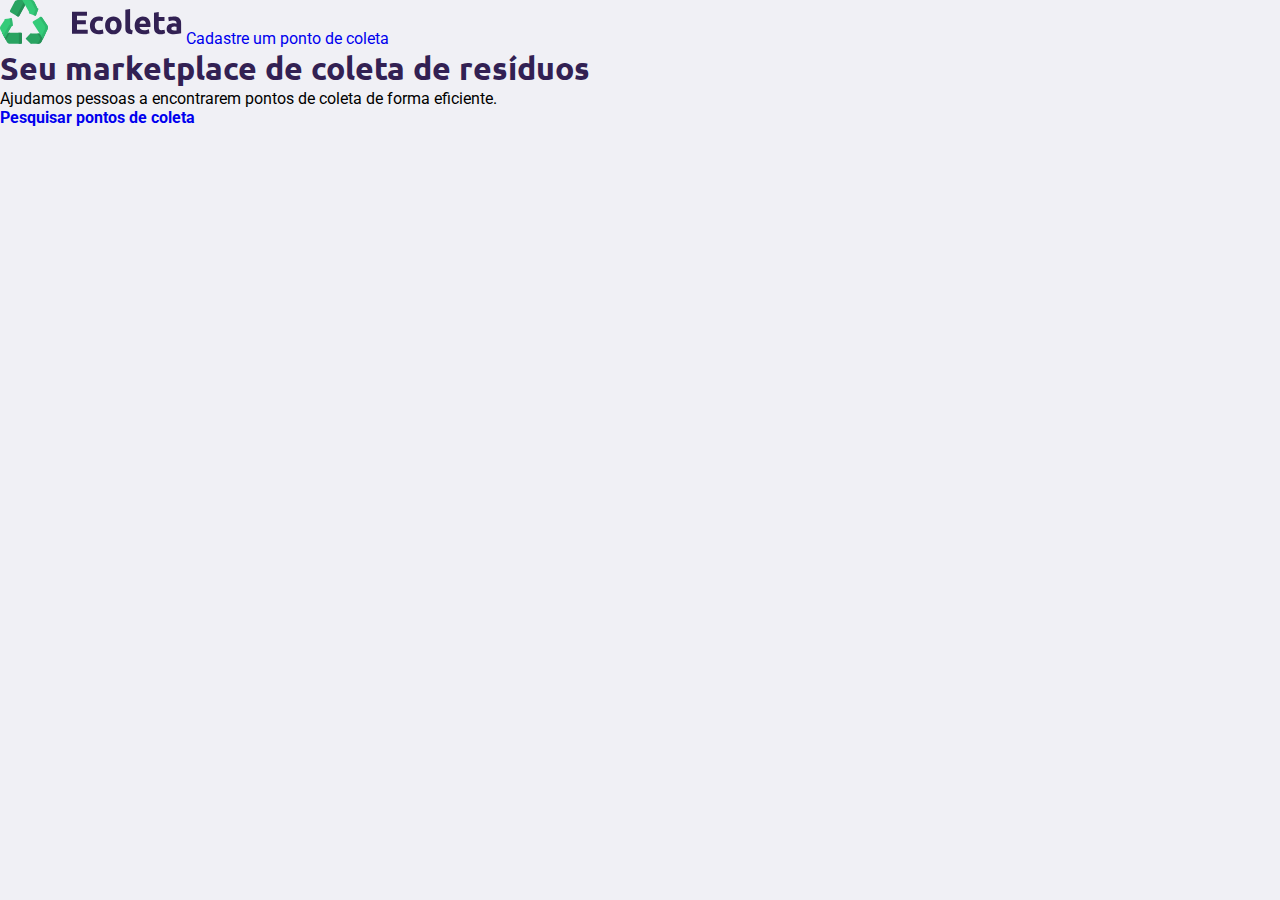
==== index.html @ e41a2814 "primeiro commit, regra de @media css e index html" ====
<!DOCTYPE html>
<html lang="pt_br">
<head>
    <meta charset="UTF-8">
    <meta name="viewport" content="width=device-width, initial-scale=1.0">
    <title>Ecoleta</title>
    <link href="https://fonts.googleapis.com/css2?family=Roboto&family=Ubuntu:wght@700&display=swap" rel="stylesheet">

    <link rel="stylesheet" href="/styles/main.css">
    <link rel="stylesheet" href="/styles/responsive.css">
    <link rel="stylesheet" href="/styles/home .css">
     
</head>
<body>

    <div id="page-home">
    
        <div class="content">

            <header>
                
                <!-- alt é alternativa caso ñ ache a img -->
                <img src="/extras-aula-1/icones/logo.svg" alt="LogoMarca">
                 
                <a href="http://youtube.com.br">
                    <span></span>
                    Cadastre um ponto de coleta
                </a>      
            </header>

            <main>
                <h1>Seu marketplace de coleta de resíduos</h1>

                <p>Ajudamos pessoas a encontrarem pontos de coleta de forma eficiente.</p>

                <a href="#"><span></span><strong>Pesquisar pontos de coleta</strong></a>
                
            </main>
            
        </div>
    </div>

</body>
</html>
---- styles/main.css ----
:root{
    --title-color:#322153;
    --primary-color:#34cb79;
}

*{
    margin: 0;
    padding: 0;
}

html 
{
    font-family: Roboto, sans-serif;
}

body{
    background: #f0f0f5;
    -webkit-font-smoothind: antialiased;
}

a{
    text-decoration: none;
}

h1, h2, h3, h4, h5, h6{

    color: var(--title-color);
    font-family: 'Ubuntu', sans-serif;
}

/*BOX MODEL
Toda caixa tem altura, largura, preenchimentos, espaçamentos, bordas, 
alinhamentos
cor, fundo, maneira que é vista pelo html   (display)
*/
---- styles/responsive.css ----
@media (max-width:900px){
    #page-home{
        background-position-x: 70vw;
    }

    #page-home .content{
        align-items: center;
        text-align: center;
    }

    #page-home header a{
        position: absolute;
        bottom: 48px;

        left: 50%;
        transform: translateX(-50%);
    }

    #page-home main{
        align-items: center;
    }
    
}
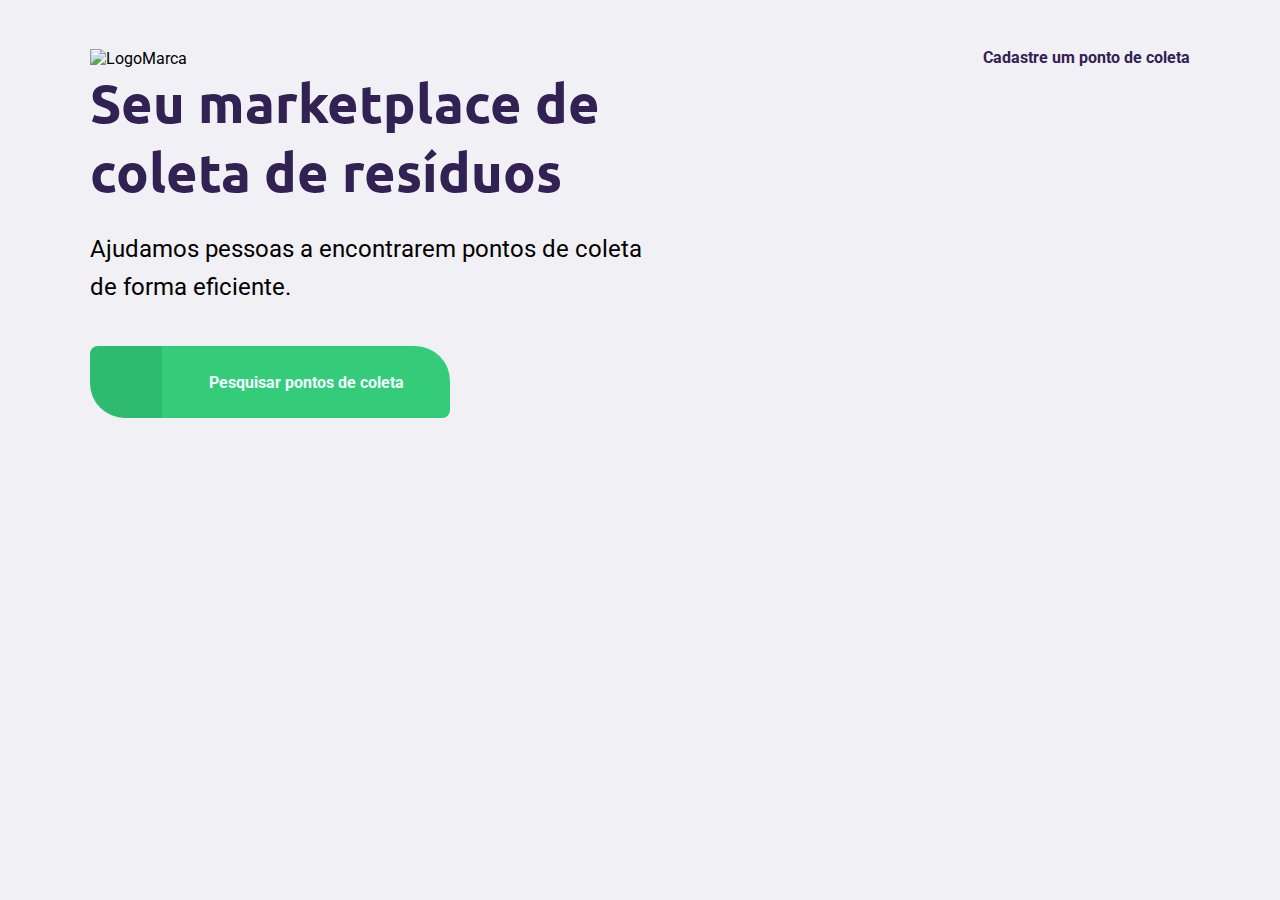
==== commit 0f17d213: "Alterado os diretorios pra o caminho da pasta repositorio" ====
--- a/index.html
+++ b/index.html
@@ -7,8 +7,8 @@
     <link href="https://fonts.googleapis.com/css2?family=Roboto&family=Ubuntu:wght@700&display=swap" rel="stylesheet">
 
     <link rel="stylesheet" href="/styles/main.css">
+    <link rel="stylesheet" href="/styles/home.css">
     <link rel="stylesheet" href="/styles/responsive.css">
-    <link rel="stylesheet" href="/styles/home .css">
      
 </head>
 <body>
@@ -20,7 +20,7 @@
             <header>
                 
                 <!-- alt é alternativa caso ñ ache a img -->
-                <img src="/extras-aula-1/icones/logo.svg" alt="LogoMarca">
+                <img src="/ProjetoWEB/extras-aula-1/icones/logo.svg" alt="LogoMarca">
                  
                 <a href="http://youtube.com.br">
                     <span></span>
--- a/styles/home.css
+++ b/styles/home.css
@@ -0,0 +1,117 @@
+#page-home{
+    height: 100vh;
+    /*Por padrão o background se repete*/
+    background: url("../ProjetoWEB/extras-aula-1/icones/home-background.svg") no-repeat;
+    background-position: 35vw bottom;
+}
+
+#page-home .content{
+    width: 90%;/*ajusta a tela em 90%*/
+    max-width: 1100px;/*limite de tamanho*/
+    margin: 0 auto;
+    
+    /*ou margin: auto altera todas as margens
+    sequencia margin: auto 50px 20px 10% 
+    corresponde a     top right bottom left 
+    */
+
+    display: flex;
+    flex-direction: column;
+    justify-content: center;
+}
+
+#page-home header{
+
+    margin-top: 48px;
+    display: flex;
+    align-items: center;
+    justify-content: space-between;
+}
+
+#page-home header a{
+    display: flex;
+
+    color: var(--title-color);
+    font-weight: 700;
+
+}
+
+#page-home header a span{
+
+    margin-right: 16px;
+    display: flex;
+    align-items: center;
+    justify-content: center;
+    background-image: url('../ProjetoWEB/extras-aula-1/icones/log-in.svg');
+
+    width: 20px;
+    height: 20px;
+}
+
+#page-home main{
+    max-width: 560px;
+    flex: 1;
+    display: flex;
+    flex-direction: column;
+    justify-content: center;
+}
+
+#page-home h1{
+    color: var(--title-color);
+    font-size: 54px;
+}
+
+#page-home main p{
+    font-size: 24px;
+    line-height: 38px;
+    margin-top: 24px;
+}
+
+#page-home main a{
+    width: 100%;
+    max-width: 360px;
+    height: 72px;
+
+    border-radius: 8px 35px;
+
+    display: flex;
+    align-items: center;
+
+    margin-top: 40px;
+
+    background-color: var(--primary-color);
+
+    transition: 400ms;
+}
+
+#page-home main a:hover{
+    background-color: #2fb86e;
+}
+
+#page-home main a span{
+    width: 72px;
+    height: 72px;
+
+    border-top-left-radius: 8px;
+    border-bottom-left-radius: 35px;
+
+    background-color: rgba(0, 0, 0, 0.08);
+
+    display: flex;
+    align-items: center;
+    justify-content: center;
+}
+
+#page-home main a span::after{
+    content: "";
+    background-image: url('../ProjetoWEB/extras-aula-1/icones/search.svg');
+    
+    width: 20px;
+    height: 20px;
+}
+
+#page-home main a strong{
+    flex: 1;
+    color: azure;
+    text-align: center;
+}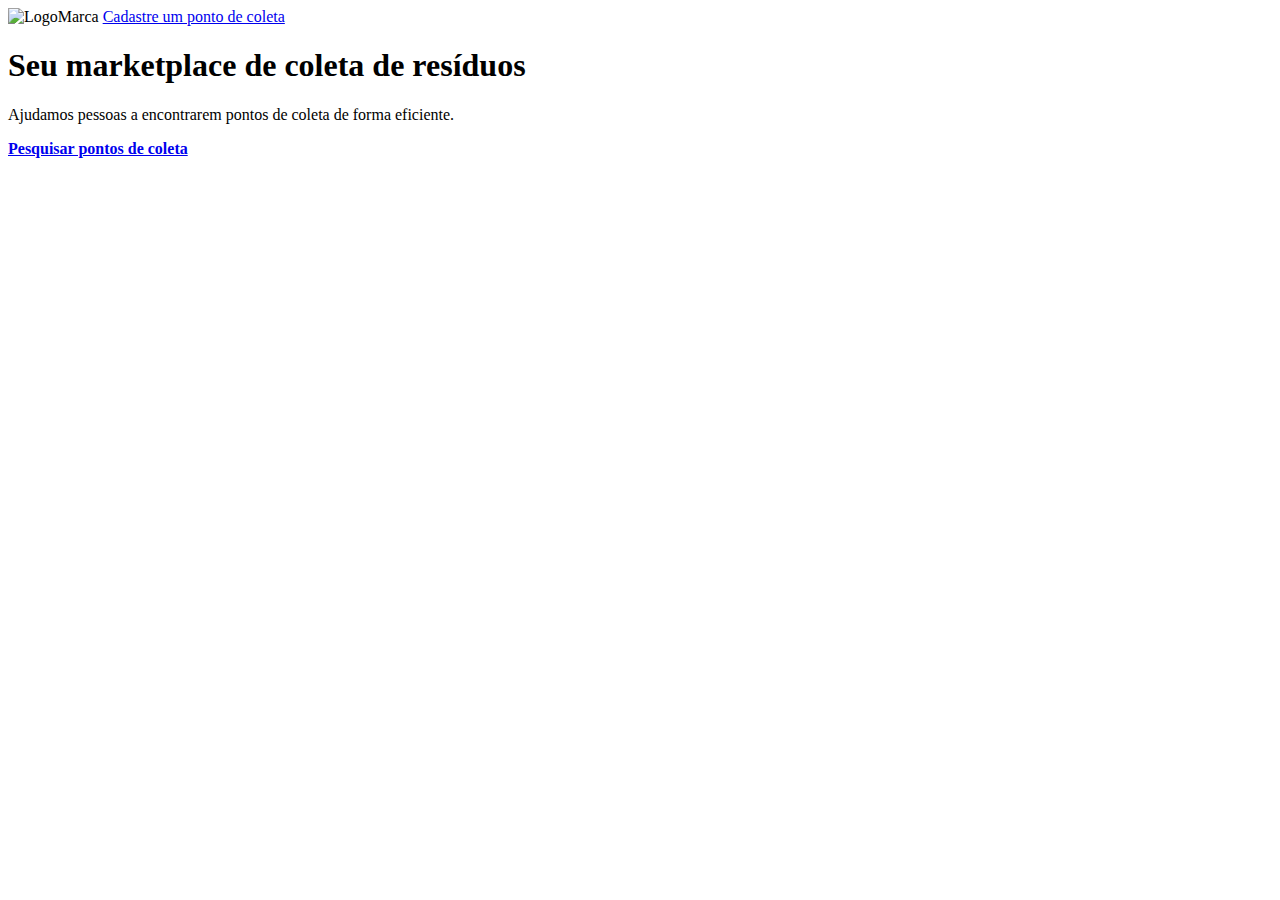
==== commit 41b814d8: "*alterado a cor do icone arrow-left.svg *corrigido o diretorio para o home.css *main.css adicionado " ====
--- a/index.html
+++ b/index.html
@@ -6,9 +6,9 @@
     <title>Ecoleta</title>
     <link href="https://fonts.googleapis.com/css2?family=Roboto&family=Ubuntu:wght@700&display=swap" rel="stylesheet">
 
-    <link rel="stylesheet" href="/styles/main.css">
-    <link rel="stylesheet" href="/styles/home.css">
-    <link rel="stylesheet" href="/styles/responsive.css">
+    <link rel="stylesheet" href="/ProjetoWEB/styles/main.css">
+    <link rel="stylesheet" href="/ProjetoWEB/styles/home.css">
+    <link rel="stylesheet" href="/ProjetoWEB/styles/responsive.css">
      
 </head>
 <body>
@@ -18,7 +18,6 @@
         <div class="content">
 
             <header>
-                
                 <!-- alt é alternativa caso ñ ache a img -->
                 <img src="/ProjetoWEB/extras-aula-1/icones/logo.svg" alt="LogoMarca">
                  
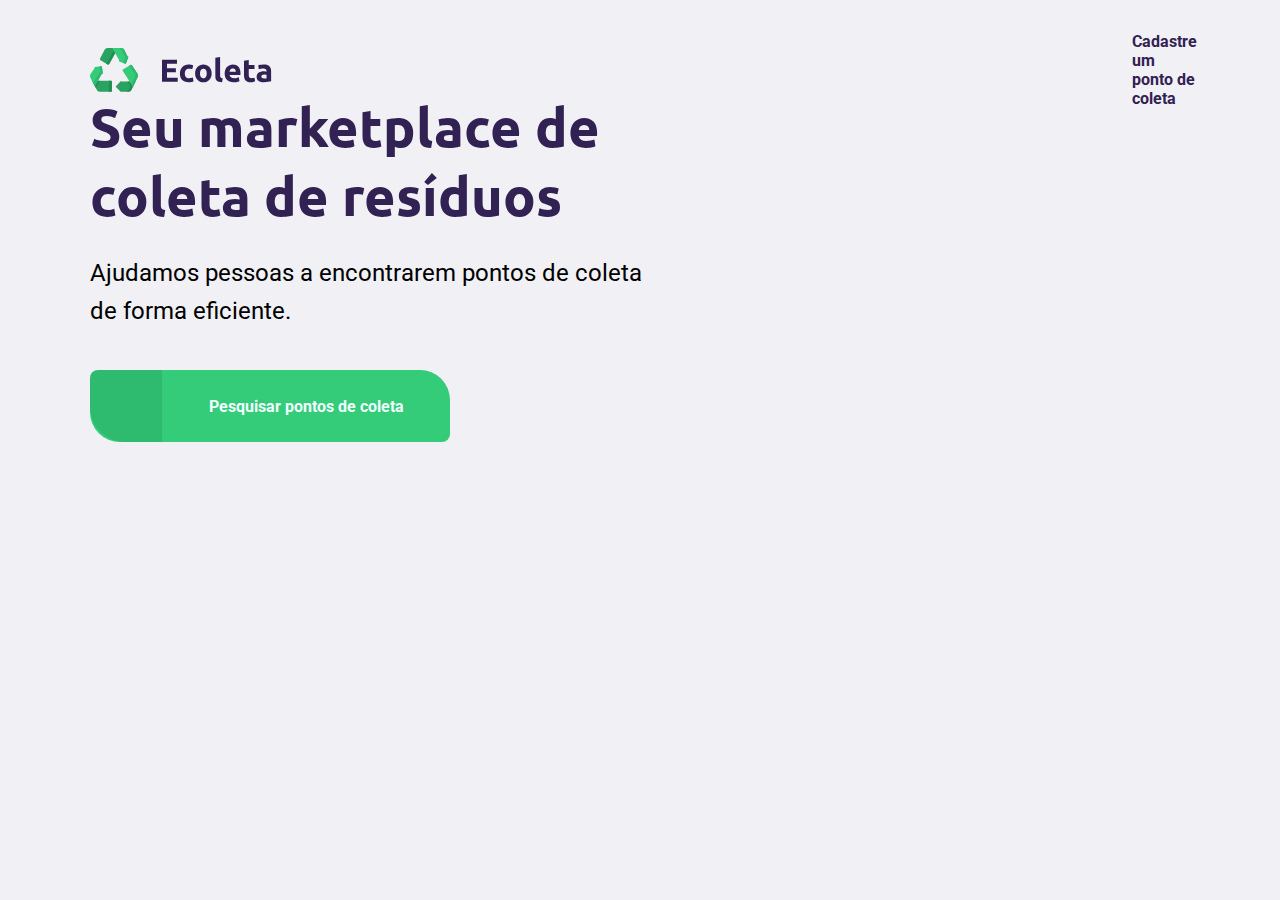
==== commit ec9d7947: "Corrigido problema de carregamento de CSS, alterado os path em create-point.html e index.html." ====
--- a/index.html
+++ b/index.html
@@ -6,9 +6,9 @@
     <title>Ecoleta</title>
     <link href="https://fonts.googleapis.com/css2?family=Roboto&family=Ubuntu:wght@700&display=swap" rel="stylesheet">
 
-    <link rel="stylesheet" href="/ProjetoWEB/styles/main.css">
-    <link rel="stylesheet" href="/ProjetoWEB/styles/home.css">
-    <link rel="stylesheet" href="/ProjetoWEB/styles/responsive.css">
+    <link rel="stylesheet" href="/styles/main.css">
+    <link rel="stylesheet" href="/styles/responsive.css">
+    <link rel="stylesheet" href="/styles/home.css">
      
 </head>
 <body>
@@ -19,12 +19,12 @@
 
             <header>
                 <!-- alt é alternativa caso ñ ache a img -->
-                <img src="/ProjetoWEB/extras-aula-1/icones/logo.svg" alt="LogoMarca">
-                 
-                <a href="http://youtube.com.br">
-                    <span></span>
-                    Cadastre um ponto de coleta
-                </a>      
+                <img src="/extras-aula-1/icones/logo.svg" alt="LogoMarca"> 
+                    <a href="/create-point.html">
+                        <span>
+                            Cadastre um ponto de coleta
+                        </span>
+                    </a>      
             </header>
 
             <main>
@@ -32,10 +32,9 @@
 
                 <p>Ajudamos pessoas a encontrarem pontos de coleta de forma eficiente.</p>
 
-                <a href="#"><span></span><strong>Pesquisar pontos de coleta</strong></a>
-                
-            </main>
-            
+                <a href="formulario.html"><span></span><strong>Pesquisar pontos de coleta</strong></a>
+
+            </main>            
         </div>
     </div>
 
--- a/styles/main.css
+++ b/styles/main.css
@@ -0,0 +1,36 @@
+:root{
+    --title-color:#322153;
+    --primary-color:#34cb79;
+}
+
+*{
+    margin: 0;
+    padding: 0;
+    box-sizing: border-box;
+}
+
+html 
+{
+    font-family: Roboto, sans-serif;
+}
+
+body{
+    background: #f0f0f5;
+    -webkit-font-smoothind: antialiased;
+}
+
+a{
+    text-decoration: none;
+}
+
+h1, h2, h3, h4, h5, h6{
+
+    color: var(--title-color);
+    font-family: 'Ubuntu', sans-serif;
+}
+
+/*BOX MODEL
+Toda caixa tem altura, largura, preenchimentos, espaçamentos, bordas, 
+alinhamentos
+cor, fundo, maneira que é vista pelo html   (display)
+*/
--- a/styles/responsive.css
+++ b/styles/responsive.css
@@ -0,0 +1,34 @@
+@media (max-width:900px){
+    #page-home{
+        background-position-x: 70vw;
+    }
+
+    #page-home .content{
+        align-items: center;
+        text-align: center;
+    }
+
+    #page-home header a{
+        position: absolute;
+        bottom: 48px;
+
+        left: 50%;
+        transform: translateX(-50%);
+    }
+
+    #page-home main{
+        align-items: center;
+    }    
+}
+
+@media (min-width: 1000px){
+    #page-home{
+        background-position-x: 40vw;
+    }
+}
+
+@media (max-height: 700px){
+    #paige-home{
+        background-position-y: 200px;
+    }
+}
--- a/styles/home.css
+++ b/styles/home.css
@@ -0,0 +1,117 @@
+#page-home{
+    height: 100vh;
+    /*Por padrão o background se repete*/
+    background: url("/ProjetoWEB/extras-aula-1/icones/home-background.svg") no-repeat;
+    background-position: 35vw bottom;
+}
+
+#page-home .content{
+    width: 90%;/*ajusta a tela em 90%*/
+    max-width: 1100px;/*limite de tamanho*/
+    margin: 0 auto;
+    
+    /*ou margin: auto altera todas as margens
+    sequencia margin: auto 50px 20px 10% 
+    corresponde a     top right bottom left 
+    */
+
+    display: flex;
+    flex-direction: column;
+    justify-content: center;
+}
+
+#page-home header{
+
+    margin-top: 48px;
+    display: flex;
+    align-items: center;
+    justify-content: space-between;
+}
+
+#page-home header a{
+    display: flex;
+
+    color: var(--title-color);
+    font-weight: 700;
+
+}
+
+#page-home header a span{
+
+    margin-right: 16px;
+    display: flex;
+    align-items: center;
+    justify-content: center;
+    background-image: url('/ProjetoWEB/extras-aula-1/icones/log-in.svg');
+
+    width: 20px;
+    height: 20px;
+}
+
+#page-home main{
+    max-width: 560px;
+    flex: 1;
+    display: flex;
+    flex-direction: column;
+    justify-content: center;
+}
+
+#page-home h1{
+    color: var(--title-color);
+    font-size: 54px;
+}
+
+#page-home main p{
+    font-size: 24px;
+    line-height: 38px;
+    margin-top: 24px;
+}
+
+#page-home main a{
+    width: 100%;
+    max-width: 360px;
+    height: 72px;
+
+    border-radius: 8px 30px;
+
+    display: flex;
+    align-items: center;
+
+    margin-top: 40px;
+
+    background-color: var(--primary-color);
+
+    transition: 400ms;
+}
+
+#page-home main a:hover{
+    background-color: #2fb86e;
+}
+
+#page-home main a span{
+    width: 72px;
+    height: 72px;
+
+    border-top-left-radius: 8px;
+    border-bottom-left-radius: 35px;
+
+    background-color: rgba(0, 0, 0, 0.08);
+
+    display: flex;
+    align-items: center;
+    justify-content: center;
+}
+
+#page-home main a span::after{
+    content: "";
+    background-image: url('/ProjetoWEB/extras-aula-1/icones/search.svg');
+    
+    width: 20px;
+    height: 20px;
+}
+
+#page-home main a strong{
+    flex: 1;
+    color: azure;
+    text-align: center;
+}